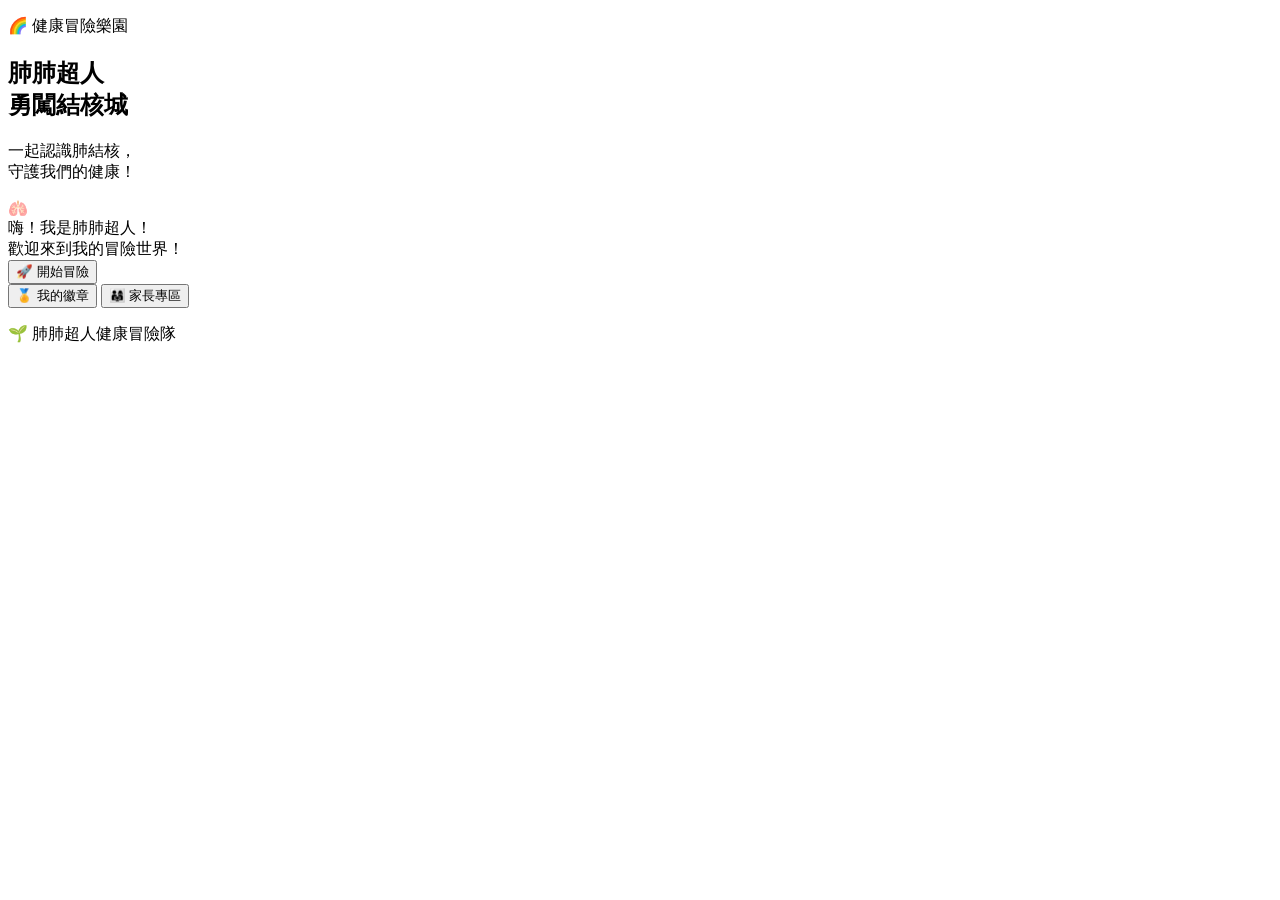
==== index.html @ 6b3adad8 "Upload website files" ====
<!DOCTYPE html>
<html lang="zh-Hant">

<head>

    <meta charset="UTF-8">

    <meta name="viewport" content="width=device-width, initial-scale=1.0">

    <title>肺肺超人勇闖結核城</title>

    <link rel="stylesheet" href="css/style.css">

</head>

<body>

    <!-- 首頁 -->

    <main class="home">

        <!-- 標題 -->

        <section class="title-area">

            <p class="small-title">🌈 健康冒險樂園</p>

            <h1>肺肺超人<br>勇闖結核城</h1>

            <p class="subtitle">
                一起認識肺結核，<br>
                守護我們的健康！
            </p>

        </section>


        <!-- 肺肺超人 -->

        <section class="hero">

            <div class="lung-character">
                🫁
            </div>

            <div class="speech">
                嗨！我是肺肺超人！<br>
                歡迎來到我的冒險世界！
            </div>

        </section>


        <!-- 開始按鈕 -->

        <section class="start-area">

            <button class="start-button" onclick="startGame()">
                🚀 開始冒險
            </button>

        </section>


        <!-- 功能按鈕 -->

        <section class="menu">

            <button class="menu-button">
                🏅 我的徽章
            </button>

            <button class="menu-button">
                👨‍👩‍👧 家長專區
            </button>

        </section>


        <!-- 底部 -->

        <footer>

            <p>🌱 肺肺超人健康冒險隊</p>

        </footer>

    </main>


    <script src="js/script.js"></script>

</body>

</html>
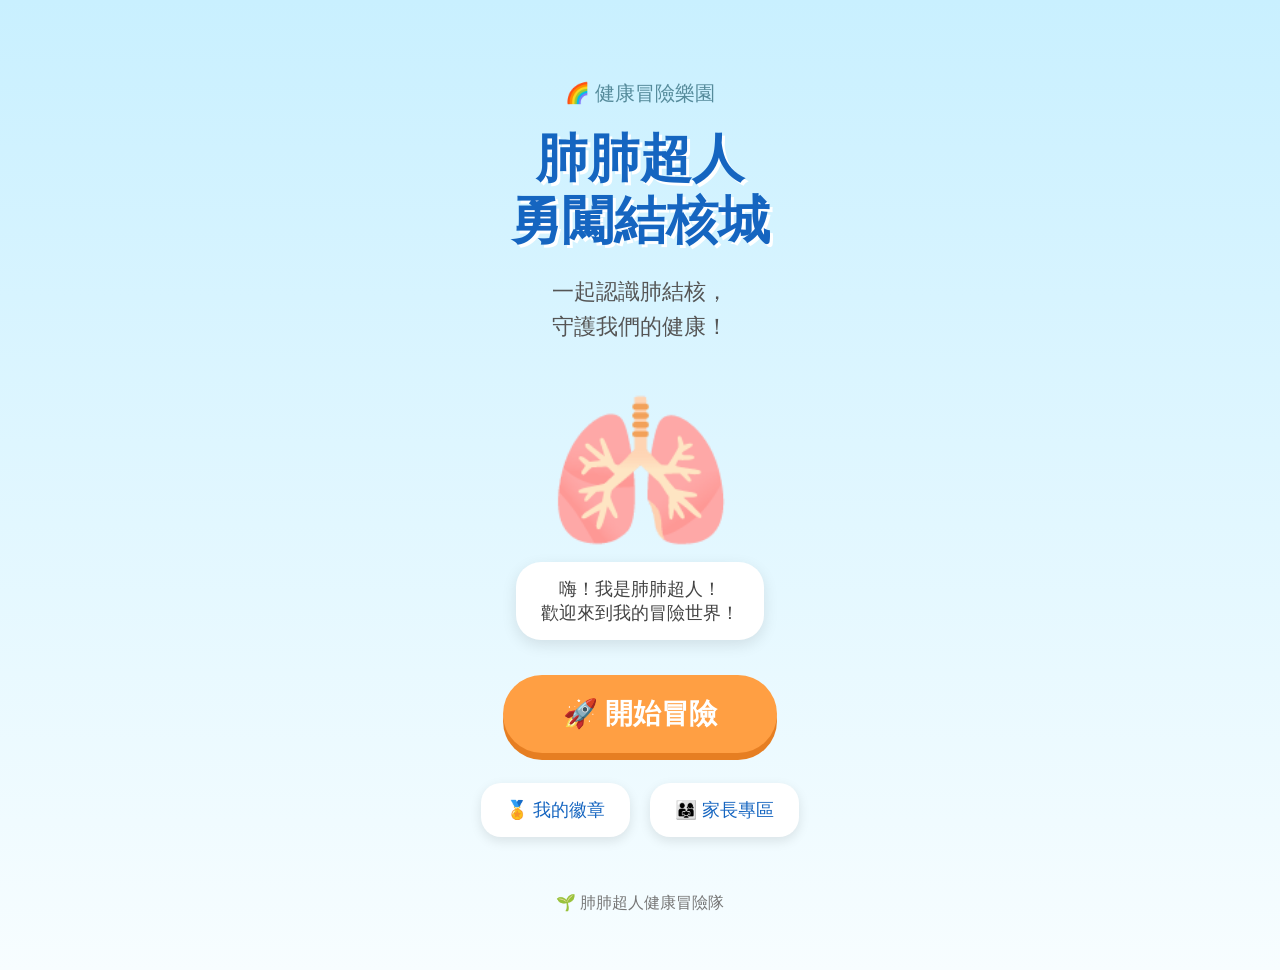
==== commit 3a11e9d2: "Add files via upload Update website with five game levels" ====
--- a/index.html
+++ b/index.html
@@ -89,6 +89,10 @@
 
 
     <script src="js/script.js"></script>
+<script src="js/zhuyin-data.js"></script>
+<script src="js/zhuyin.js"></script>
+
+
 
 </body>
 
--- a/css/style.css
+++ b/css/style.css
@@ -0,0 +1,1132 @@
+/* =========================
+   基本設定
+========================= */
+
+* {
+    box-sizing: border-box;
+}
+
+body {
+
+    margin: 0;
+
+    font-family:
+        "Microsoft JhengHei",
+        sans-serif;
+
+    background:
+
+        linear-gradient(
+            #c9f0ff,
+            #f7fdff
+        );
+
+    min-height: 100vh;
+
+}
+
+
+/* =========================
+   首頁
+========================= */
+
+.home {
+
+    min-height: 100vh;
+
+    display: flex;
+
+    flex-direction: column;
+
+    align-items: center;
+
+    text-align: center;
+
+    padding: 40px 20px;
+
+}
+
+
+/* =========================
+   標題
+========================= */
+
+.title-area {
+
+    margin-top: 20px;
+
+}
+
+.small-title {
+
+    font-size: 20px;
+
+    color: #558b9b;
+
+}
+
+h1 {
+
+    margin: 10px 0;
+
+    font-size: 52px;
+
+    line-height: 1.2;
+
+    color: #1565c0;
+
+    text-shadow:
+
+        3px 3px 0px white;
+
+}
+
+.subtitle {
+
+    font-size: 22px;
+
+    line-height: 1.6;
+
+    color: #555;
+
+}
+
+
+/* =========================
+   肺肺超人
+========================= */
+
+.hero {
+
+    margin-top: 20px;
+
+    position: relative;
+
+}
+
+
+.lung-character {
+
+    font-size: 150px;
+
+    animation:
+
+        float 3s ease-in-out infinite;
+
+}
+
+
+/* =========================
+   對話框
+========================= */
+
+.speech {
+
+    background: white;
+
+    padding: 15px 25px;
+
+    border-radius: 25px;
+
+    font-size: 18px;
+
+    color: #444;
+
+    box-shadow:
+
+        0 5px 15px
+        rgba(0,0,0,0.1);
+
+}
+
+
+/* =========================
+   開始按鈕
+========================= */
+
+.start-area {
+
+    margin-top: 35px;
+
+}
+
+
+.start-button {
+
+    border: none;
+
+    background: #ff9f43;
+
+    color: white;
+
+    font-size: 28px;
+
+    font-weight: bold;
+
+    padding: 20px 60px;
+
+    border-radius: 60px;
+
+    cursor: pointer;
+
+    box-shadow:
+
+        0 7px 0 #e67e22;
+
+    transition: 0.2s;
+
+}
+
+
+.start-button:hover {
+
+    transform: translateY(-3px);
+
+}
+
+
+.start-button:active {
+
+    transform: translateY(4px);
+
+    box-shadow:
+
+        0 3px 0 #e67e22;
+
+}
+
+
+/* =========================
+   功能按鈕
+========================= */
+
+.menu {
+
+    display: flex;
+
+    gap: 20px;
+
+    margin-top: 30px;
+
+}
+
+
+.menu-button {
+
+    border: none;
+
+    background: white;
+
+    color: #1565c0;
+
+    padding: 15px 25px;
+
+    border-radius: 20px;
+
+    font-size: 18px;
+
+    cursor: pointer;
+
+    box-shadow:
+
+        0 4px 12px
+        rgba(0,0,0,0.1);
+
+}
+
+
+/* =========================
+   Footer
+========================= */
+
+footer {
+
+    margin-top: 40px;
+
+    color: #777;
+
+}
+
+
+/* =========================
+   肺肺超人漂浮動畫
+========================= */
+
+@keyframes float {
+
+    0% {
+
+        transform:
+            translateY(0px);
+
+    }
+
+    50% {
+
+        transform:
+            translateY(-15px);
+
+    }
+
+    100% {
+
+        transform:
+            translateY(0px);
+
+    }
+
+}
+/* =========================
+   故事頁
+========================= */
+
+.story-page {
+
+    min-height: 100vh;
+
+    display: flex;
+
+    justify-content: center;
+
+    align-items: center;
+
+    padding: 30px 20px;
+
+}
+
+
+.story-card {
+
+    width: min(700px, 90%);
+
+    background: white;
+
+    padding: 50px 40px;
+
+    border-radius: 40px;
+
+    text-align: center;
+
+    box-shadow:
+
+        0 10px 30px
+        rgba(0,0,0,0.12);
+
+}
+
+
+.story-character {
+
+    font-size: 120px;
+
+    animation:
+
+        float 3s ease-in-out infinite;
+
+}
+
+
+.story-card h1 {
+
+    font-size: 42px;
+
+    color: #1565c0;
+
+}
+
+
+.story-text {
+
+    font-size: 21px;
+
+    line-height: 1.8;
+
+    color: #555;
+
+}
+
+
+.monster {
+
+    font-size: 90px;
+
+    margin: 20px;
+
+    animation:
+
+        monsterMove 2s
+        ease-in-out infinite;
+
+}
+
+
+@keyframes monsterMove {
+
+    0% {
+
+        transform:
+            rotate(-5deg);
+
+    }
+
+    50% {
+
+        transform:
+            rotate(5deg)
+            scale(1.1);
+
+    }
+
+    100% {
+
+        transform:
+            rotate(-5deg);
+
+    }
+
+}
+/* =========================
+   角色選擇頁
+========================= */
+
+.character-page {
+
+    min-height: 100vh;
+
+    display: flex;
+
+    justify-content: center;
+
+    align-items: center;
+
+    padding: 30px 20px;
+
+}
+
+
+.character-card {
+
+    width: min(800px, 95%);
+
+    background: white;
+
+    padding: 50px 40px;
+
+    border-radius: 40px;
+
+    text-align: center;
+
+    box-shadow:
+
+        0 10px 30px
+        rgba(0,0,0,0.12);
+
+}
+
+
+.character-card h1 {
+
+    font-size: 42px;
+
+    color: #1565c0;
+
+    margin-bottom: 15px;
+
+}
+
+
+.character-intro {
+
+    font-size: 20px;
+
+    line-height: 1.8;
+
+    color: #666;
+
+}
+
+
+.character-options {
+
+    display: flex;
+
+    justify-content: center;
+
+    gap: 30px;
+
+    margin: 40px 0;
+
+}
+
+
+.character-choice {
+
+    width: 220px;
+
+    padding: 25px;
+
+    border: 4px solid transparent;
+
+    border-radius: 30px;
+
+    background: #f5fbff;
+
+    font-size: 22px;
+
+    color: #1565c0;
+
+    cursor: pointer;
+
+    transition: 0.2s;
+
+}
+
+
+.character-choice:hover {
+
+    transform: translateY(-8px);
+
+    border-color: #64b5f6;
+
+    background: #e3f5ff;
+
+}
+
+
+.character-choice.selected {
+
+    border-color: #ffab40;
+
+    background: #fff3e0;
+
+}
+
+
+.character-icon {
+
+    font-size: 100px;
+
+    margin-bottom: 10px;
+
+}
+
+
+.selected-message {
+
+    min-height: 35px;
+
+    font-size: 20px;
+
+    color: #555;
+
+    margin-bottom: 25px;
+
+}
+
+
+#confirm-button:disabled {
+
+    opacity: 0.5;
+
+    cursor: not-allowed;
+
+}
+
+
+@media (max-width: 600px) {
+
+    .character-options {
+
+        flex-direction: column;
+
+        align-items: center;
+
+    }
+
+}
+/* =========================
+   關卡地圖
+========================= */
+
+.map-page {
+
+    min-height: 100vh;
+
+    padding: 30px 20px;
+
+    display: flex;
+
+    justify-content: center;
+
+    align-items: center;
+
+}
+
+
+.map-card {
+
+    width: min(850px, 95%);
+
+    background: white;
+
+    padding: 40px;
+
+    border-radius: 40px;
+
+    text-align: center;
+
+    box-shadow:
+        0 10px 30px
+        rgba(0,0,0,0.12);
+
+}
+
+
+.map-card h1 {
+
+    color: #1565c0;
+
+    font-size: 42px;
+
+}
+
+
+.map-intro {
+
+    color: #666;
+
+    font-size: 20px;
+
+    line-height: 1.6;
+
+}
+
+
+/* 關卡排列 */
+
+.level-map {
+
+    display: flex;
+
+    flex-direction: column;
+
+    align-items: center;
+
+    gap: 20px;
+
+    margin-top: 40px;
+
+}
+
+
+/* 每一關 */
+
+.level {
+
+    position: relative;
+
+    width: min(500px, 90%);
+
+    min-height: 100px;
+
+    border: none;
+
+    border-radius: 30px;
+
+    display: grid;
+
+    grid-template-columns: 80px 100px 1fr 50px;
+
+    align-items: center;
+
+    text-align: left;
+
+    padding: 15px 25px;
+
+    font-family:
+        "Microsoft JhengHei",
+        sans-serif;
+
+    cursor: pointer;
+
+    transition: 0.2s;
+
+}
+
+
+/* 可以玩的關卡 */
+
+.level.unlocked {
+
+    background: #e8f5e9;
+
+    border: 4px solid #66bb6a;
+
+    box-shadow:
+        0 5px 0 #43a047;
+
+}
+
+
+.level.unlocked:hover {
+
+    transform:
+        scale(1.03)
+        translateY(-3px);
+
+}
+
+
+/* 鎖住的關卡 */
+
+.level.locked {
+
+    background: #eeeeee;
+
+    border: 4px solid #d0d0d0;
+
+    color: #999;
+
+    cursor: not-allowed;
+
+}
+
+
+/* 關卡圖示 */
+
+.level-icon {
+
+    font-size: 48px;
+
+}
+
+
+/* 第幾關 */
+
+.level-number {
+
+    font-size: 18px;
+
+    font-weight: bold;
+
+    color: #777;
+
+}
+
+
+/* 關卡名稱 */
+
+.level-title {
+
+    font-size: 23px;
+
+    font-weight: bold;
+
+    color: #1565c0;
+
+}
+
+
+.level.locked .level-title {
+
+    color: #999;
+
+}
+
+
+/* 鎖頭 */
+
+.lock {
+
+    font-size: 25px;
+
+}
+
+
+.map-footer {
+
+    margin-top: 35px;
+
+    padding: 20px;
+
+    background: #fff8e1;
+
+    border-radius: 20px;
+
+    color: #f57c00;
+
+    font-size: 18px;
+
+}
+
+
+@media (max-width: 600px) {
+
+    .level {
+
+        grid-template-columns:
+            60px 80px 1fr 35px;
+
+        padding: 12px;
+
+    }
+
+    .level-icon {
+
+        font-size: 38px;
+
+    }
+
+    .level-title {
+
+        font-size: 18px;
+
+    }
+
+}
+/* =========================
+   第一關遊戲
+========================= */
+
+.game-page {
+
+    min-height: 100vh;
+
+    padding: 30px 20px;
+
+    display: flex;
+
+    justify-content: center;
+
+    align-items: center;
+
+}
+
+
+.game-card {
+
+    width: min(850px, 95%);
+
+    background: white;
+
+    padding: 35px;
+
+    border-radius: 40px;
+
+    box-shadow:
+        0 10px 30px
+        rgba(0,0,0,0.12);
+
+    text-align: center;
+
+}
+
+
+.game-header {
+
+    display: flex;
+
+    justify-content: space-between;
+
+    font-size: 20px;
+
+    font-weight: bold;
+
+    color: #1565c0;
+
+}
+
+
+/* 角色 */
+
+.game-characters {
+
+    display: flex;
+
+    justify-content: center;
+
+    align-items: center;
+
+    gap: 40px;
+
+    margin: 30px 0;
+
+}
+
+
+.game-character {
+
+    width: 180px;
+
+}
+
+
+.character-big {
+
+    font-size: 100px;
+
+}
+
+
+.character-name {
+
+    font-size: 20px;
+
+    font-weight: bold;
+
+    color: #555;
+
+}
+
+
+.game-vs {
+
+    font-size: 30px;
+
+    font-weight: bold;
+
+    color: #ef5350;
+
+}
+
+
+.monster-character {
+
+    animation:
+        monsterMove 1.5s
+        ease-in-out infinite;
+
+}
+
+
+/* 對話框 */
+
+.game-message {
+
+    background: #e3f2fd;
+
+    padding: 20px;
+
+    border-radius: 25px;
+
+    font-size: 20px;
+
+    line-height: 1.7;
+
+    margin-bottom: 25px;
+
+}
+
+
+/* 題目 */
+
+.question-box {
+
+    background: #fff8e1;
+
+    padding: 25px;
+
+    border-radius: 30px;
+
+}
+
+
+.question-box h2 {
+
+    font-size: 25px;
+
+    color: #555;
+
+}
+
+
+.answer-options {
+
+    display: grid;
+
+    grid-template-columns:
+        1fr 1fr;
+
+    gap: 15px;
+
+    margin-top: 20px;
+
+}
+
+
+.answer {
+
+    border: 3px solid #bbdefb;
+
+    background: white;
+
+    padding: 18px;
+
+    border-radius: 20px;
+
+    font-size: 20px;
+
+    font-family:
+        "Microsoft JhengHei",
+        sans-serif;
+
+    cursor: pointer;
+
+    transition: 0.2s;
+
+}
+
+
+.answer:hover {
+
+    background: #e3f2fd;
+
+    transform: scale(1.03);
+
+}
+
+
+/* 答對 */
+
+.answer.correct {
+
+    background: #c8e6c9;
+
+    border-color: #66bb6a;
+
+}
+
+
+/* 答錯 */
+
+.answer.wrong {
+
+    background: #ffcdd2;
+
+    border-color: #ef5350;
+
+}
+
+
+/* 回饋 */
+
+.feedback {
+
+    min-height: 60px;
+
+    margin: 20px 0;
+
+    font-size: 22px;
+
+    font-weight: bold;
+
+}
+
+
+@media (max-width: 600px) {
+
+    .game-characters {
+
+        gap: 10px;
+
+    }
+
+
+    .character-big {
+
+        font-size: 70px;
+
+    }
+
+
+    .answer-options {
+
+        grid-template-columns: 1fr;
+
+    }
+
+}
+/* =========================
+   第二關
+========================= */
+
+.level-description {
+
+    font-size: 19px;
+
+    line-height: 1.8;
+
+    color: #666;
+
+    margin-bottom: 25px;
+
+}
+
+
+.scenario-box {
+
+    background: #e3f2fd;
+
+    padding: 30px;
+
+    border-radius: 30px;
+
+    margin: 25px auto;
+
+    width: min(600px, 90%);
+
+}
+
+
+.scenario-icon {
+
+    font-size: 90px;
+
+    margin-bottom: 15px;
+
+}
+
+
+.scenario-box h2 {
+
+    color: #1565c0;
+
+    font-size: 28px;
+
+}
+
+
+.scenario-box p {
+
+    font-size: 22px;
+
+    line-height: 1.6;
+
+    color: #444;
+
+}
+
+
+/* 正確回答 */
+
+.answer.correct {
+
+    background: #c8e6c9;
+
+    border-color: #43a047;
+
+}
+
+
+/* 錯誤回答 */
+
+.answer.wrong {
+
+    background: #ffcdd2;
+
+    border-color: #e53935;
+
+}
+.level {
+    text-decoration: none;
+}
